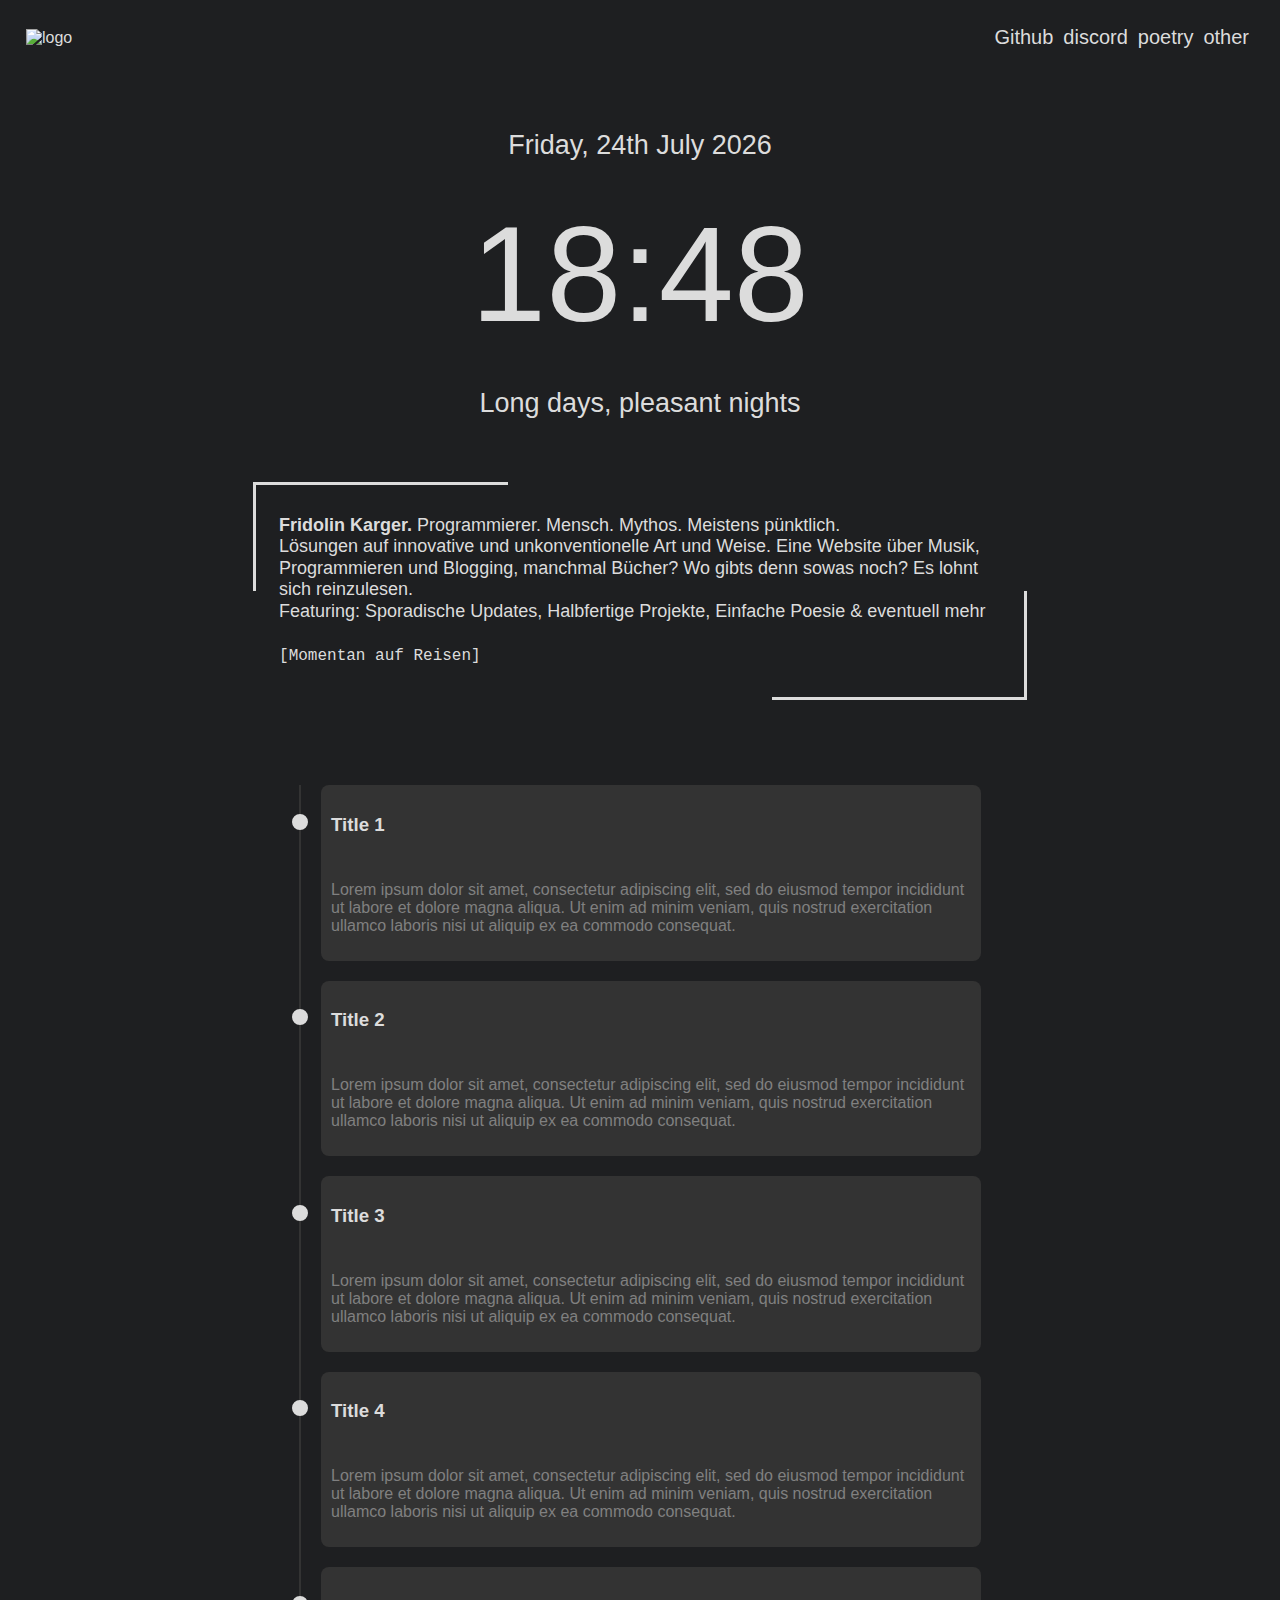
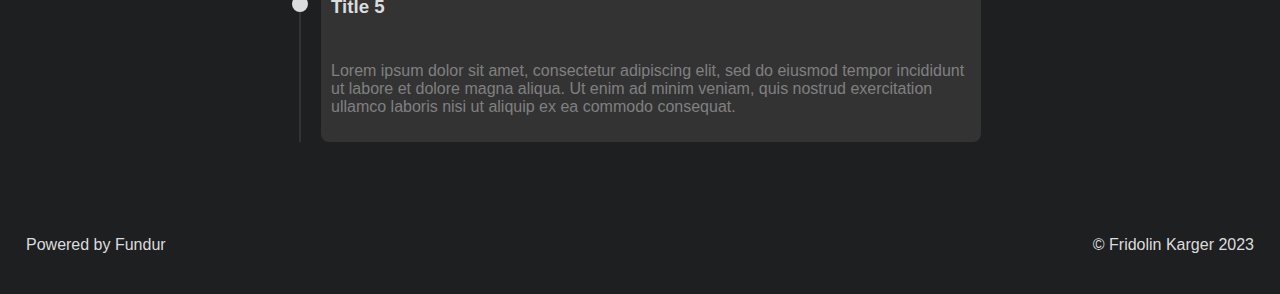
==== index.html @ a4527ac6 "initial commit" ====
<!DOCTYPE html>
<html>
    <header>
        <style>
            .header {
                padding: 2vh;
                display: flex;
                flex-direction: row;
                flex-wrap: wrap;
                justify-content: space-between;
            }
    
            .entry {
                padding-left: 5px;
                padding-right: 5px;
            }
    
            body {
                background-color: rgba(30,31,33,255);
                color: gainsboro;    
                font-family: Avantgarde, TeX Gyre Adventor, URW Gothic L, sans-serif;
    
            }

            .footer {
                padding: 2vh;
                display: flex;
                flex-direction: row;
                flex-wrap: wrap;
                justify-content: space-between;
            }
    
            .h1 {
                font-size: 15vh;
            }
    
            .h3 {
                font-size: 3vh;
            }

            .h4 {
                font-size: 20px;
            }
    
            .clockwork {
                padding: 2vh;
            }
    
            .clock {
                margin-top: 5vh;
                margin-bottom: 5vh;
            }
    
            /* Timeline Container */
            .timeline {
                margin: 20px auto;
                padding: 20px;
            }
    
            /* Outer Layer with the timeline border */
            .outer {
                border-left: 2px solid #333;
            }
    
            /* Card container */
            .card {
                position: relative;
                margin: 0 0 20px 20px;
                padding: 10px;
                background: #333;
                color: gray;
                border-radius: 8px;
                max-width: 50vw;
            }
    
            /* Information about the timeline */
            .info {
                display: flex;
                flex-direction: column;
                gap: 10px;
            }
    
            /* Title of the card */
            .title {
                color: gainsboro;
                position: relative;
            }
    
            /* Timeline dot  */
            .title::before {
                content: "";
                position: absolute;
                width: 10px;
                height: 10px;
                background: gainsboro;
                border-radius: 999px;
                left: -39px;
                border: 3px solid gainsboro;
            }
    
            .box {
                --b: 5px;   /* thickness of the border */
                --c: red;   /* color of the border */
                --w: 20px;  /* top / bottom length --> width of border */
                --h: var(--w); /* right / left length -> height of border */
                
    
                border: var(--b) solid #0000; /* space for the border */
                --_g: #0000 90deg,var(--c) 0;
                --_p: var(--w) var(--h) border-box no-repeat;
                background:
                    conic-gradient(from 90deg  at top    var(--b) left  var(--b),var(--_g)) 0    0    / var(--_p),
                    /*conic-gradient(from 180deg at top    var(--b) right var(--b),var(--_g)) 100% 0    / var(--_p),
                    /*conic-gradient(from 0deg   at bottom var(--b) left  var(--b),var(--_g)) 0    100% / var(--_p), */
                    conic-gradient(from -90deg at bottom var(--b) right var(--b),var(--_g)) 100% 100% / var(--_p);
            }
    
            .maintext {
                margin: auto;
                max-width: 60vw;
                display:table-cell;
                vertical-align:middle;
            }
    
            .maintextsection {
                padding: 1.5% 3%;
                font-size: large;
                line-height: 1.2em;
            }

            .link {
                color: inherit;
                text-decoration: none;
            }

            .link:hover {
                text-decoration: underline;
            }

            .link {
                position: relative;
                text-decoration: none;
            }
            
            .link:hover {
                color: #FFF;
                text-decoration: none;
            }

            .link::before {
                content: "";
                position: absolute;
                display: block;
                width: 100%;
                height: 2px;
                bottom: 0;
                left: 0;
                background-color: #FFF;
                transform: scaleX(0);
                transition: transform 0.3s ease;
                text-decoration: none;
            }

            .link:hover::before {
                transform: scaleX(1);
                text-decoration: none;
            }
    
        </style>
    </header>
    <body>
        <vstack class="body" align-x=center align-y=center>
            <hstack class="header">
                <img src="site-logo.png" alt="logo" style="max-height: 10vh;">
                <hstack class="entries">
                    <a class="entry link h4" href="https://fundur.systems" target="_blank" rel="noopener">Github</a>
                    <a class="entry link h4" href="https://fundur.systems" target="_blank" rel="noopener">discord</a>
                    <a class="entry link h4" href="https://fundur.systems" target="_blank" rel="noopener">poetry</a>
                    <a class="entry link h4" href="https://fundur.systems" target="_blank" rel="noopener">other</a>
                </hstack>
            </hstack>
            <vstack stretch align-x=center align-y=center class="clock">
                <span class="h3 clockwork" id="date">Wednesday, 1th November 2023</span>
                <script type="text/javascript" charset="utf-8">
                    let d = new Date();
                    const mN = ["January", "February", "March", "April", "May", "June", "July", "August", "September", "October", "November", "December"];
                    const dN = ["Sunday", "Monday", "Tuesday", "Wednesday", "Thursday", "Friday", "Saturday"]
                    let date = " " + dN[d.getDay()] + ", " + d.getDate() + "th " + mN[d.getMonth()] + " " + d.getFullYear()
                    document.getElementById('date').innerHTML = date;
                </script>
                <span class="h1 clockwork" id="time">12:45</span>
                <span class="h3 clockwork">Long days, pleasant nights</span>
                <script type="text/javascript" charset="utf-8">
                    let a;
                    let time;
                    let updater = () => {
                    a = new Date();
                    time = ('0' + a.getHours()).slice(-2) + ':' + ('0' + a.getMinutes()).slice(-2);
                    document.getElementById('time').innerHTML = time;
                    };
                    updater();
                    setInterval(updater, 1000);
                </script>
            </vstack>
            <div class="box maintext" style="--c:gainsboro;--w:33%;--b:0.2rem;--h:50%;">
                <p class="maintextsection">
                    <strong>Fridolin Karger.</strong> Programmierer. Mensch. Mythos. Meistens pünktlich.<br>
                    Lösungen auf innovative und unkonventionelle Art und Weise.
                    Eine Website über Musik, Programmieren
                    und Blogging, manchmal Bücher? Wo gibts denn sowas noch? Es lohnt sich reinzulesen.<br>
                    Featuring: Sporadische Updates, Halbfertige Projekte, Einfache Poesie & eventuell mehr
                    <br><br><span style="font-family: monospace;">[Momentan auf Reisen]</span>
                </p>
            </div>
            <div style="height: 5vh;"></div>
            <vstack>
                <div class="timeline">
                    <div class="outer">
                    <div class="card">
                        <div class="info">
                        <h3 class="title">Title 1</h3>
                        <p>Lorem ipsum dolor sit amet, consectetur adipiscing elit, sed do eiusmod tempor incididunt ut labore et dolore magna aliqua. Ut enim ad minim veniam, quis nostrud exercitation ullamco laboris nisi ut aliquip ex ea commodo consequat. </p>
                        </div>
                    </div>
                    <div class="card">
                        <div class="info">
                        <h3 class="title">Title 2</h3>
                        <p>Lorem ipsum dolor sit amet, consectetur adipiscing elit, sed do eiusmod tempor incididunt ut labore et dolore magna aliqua. Ut enim ad minim veniam, quis nostrud exercitation ullamco laboris nisi ut aliquip ex ea commodo consequat. </p>
                        </div>
                    </div>
                    <div class="card">
                        <div class="info">
                        <h3 class="title">Title 3</h3>
                        <p>Lorem ipsum dolor sit amet, consectetur adipiscing elit, sed do eiusmod tempor incididunt ut labore et dolore magna aliqua. Ut enim ad minim veniam, quis nostrud exercitation ullamco laboris nisi ut aliquip ex ea commodo consequat. </p>
                        </div>
                    </div>
                    <div class="card">
                        <div class="info">
                        <h3 class="title">Title 4</h3>
                        <p>Lorem ipsum dolor sit amet, consectetur adipiscing elit, sed do eiusmod tempor incididunt ut labore et dolore magna aliqua. Ut enim ad minim veniam, quis nostrud exercitation ullamco laboris nisi ut aliquip ex ea commodo consequat. </p>
                        </div>
                    </div>
                    <div class="card">
                        <div class="info">
                        <h3 class="title">Title 5</h3>
                        <p>Lorem ipsum dolor sit amet, consectetur adipiscing elit, sed do eiusmod tempor incididunt ut labore et dolore magna aliqua. Ut enim ad minim veniam, quis nostrud exercitation ullamco laboris nisi ut aliquip ex ea commodo consequat. </p>
                        </div>
                    </div>
                    </div>
                </div>
            </vstack>
            <hstack class="footer">
                <p>Powered by Fundur</p>
                <p>© Fridolin Karger 2023</p>
            </hstack>
        </vstack>
        <link rel="stylesheet" href="pylon.css">
    </body>
</html>
---- pylon.css ----
hstack{display:flex;align-self:stretch;align-items:center;flex-direction:row}hstack[spacing=xl]>*{margin-right:40px}hstack[spacing=l]>*{margin-right:28px}hstack[spacing=m]>*{margin-right:20px}hstack[spacing=s]>*{margin-right:15px}hstack[spacing=xs]>*{margin-right:10px}hstack[spacing=xxs]>*{margin-right:6px}hstack[spacing]>:last-child{margin-right:0}hstack[align-y=top]{align-items:flex-start}hstack[align-y=center]{align-items:center}hstack[align-y=bottom]{align-items:flex-end}hstack[align-x=left]{justify-content:flex-start}hstack[align-x=center]{justify-content:center}hstack[align-x=right]{justify-content:flex-end}vstack{display:flex;align-self:stretch;flex:1 1 auto;flex-direction:column}vstack[spacing=xl]>*{margin-bottom:40px}vstack[spacing=l]>*{margin-bottom:28px}vstack[spacing=m]>*{margin-bottom:20px}vstack[spacing=s]>*{margin-bottom:15px}vstack[spacing=xs]>*{margin-bottom:10px}vstack[spacing=xxs]>*{margin-bottom:6px}vstack[spacing]>:last-child{margin-bottom:0}vstack[align-x=left]{align-items:flex-start}vstack[align-x=center]{align-items:center}vstack[align-x=right]{align-items:flex-end}vstack[align-y=top]{justify-content:flex-start}vstack[align-y=center]{justify-content:center}vstack[align-y=bottom]{justify-content:flex-end}list{display:flex;align-self:stretch;flex:1 1 auto;flex-direction:column}list>*{border-bottom:1px solid #d9ddde}list>*,list vstack{margin:0}list>:last-child{border-bottom:none}list[spacing=xl]>*{padding:40px 0}list[spacing=l]>*{padding:28px 0}list[spacing=m]>*{padding:20px 0}list[spacing=s]>*{padding:15px 0}list[spacing=xs]>*{padding:10px 0}list[spacing=xxs]>*{padding:6px 0}list[align-x=left]{align-items:flex-start}list[align-x=center]{align-items:center}list[align-x=right]{align-items:flex-end}list[align-y=top]{justify-content:flex-start}list[align-y=center]{justify-content:center}list[align-y=bottom]{justify-content:flex-end}spacer{flex:1}divider{background-color:#d9ddde;align-self:stretch}vstack>divider{margin:10px 0;height:1px}vstack[spacing]>divider{margin-top:0}hstack>divider{margin:0 10px;width:1px}hstack[spacing]>divider{margin-left:0}divider+list{margin-top:calc(-1*10px)}text{line-height:auto}text[font=title]{font-size:24px;font-weight:600}text[font=caption]{color:#999;font-size:13px}text[bold]{font-weight:700}text[underline=true],text[underline]{text-decoration:underline}text[underline=false]{text-decoration:none}view{display:flex;height:100%}.pylon{height:100%;padding:0;margin:0}[debug] *{outline:1px solid #009ddc!important}[stretch]{align-self:stretch;flex:1 1 auto}vstack[stretch]{height:100%}
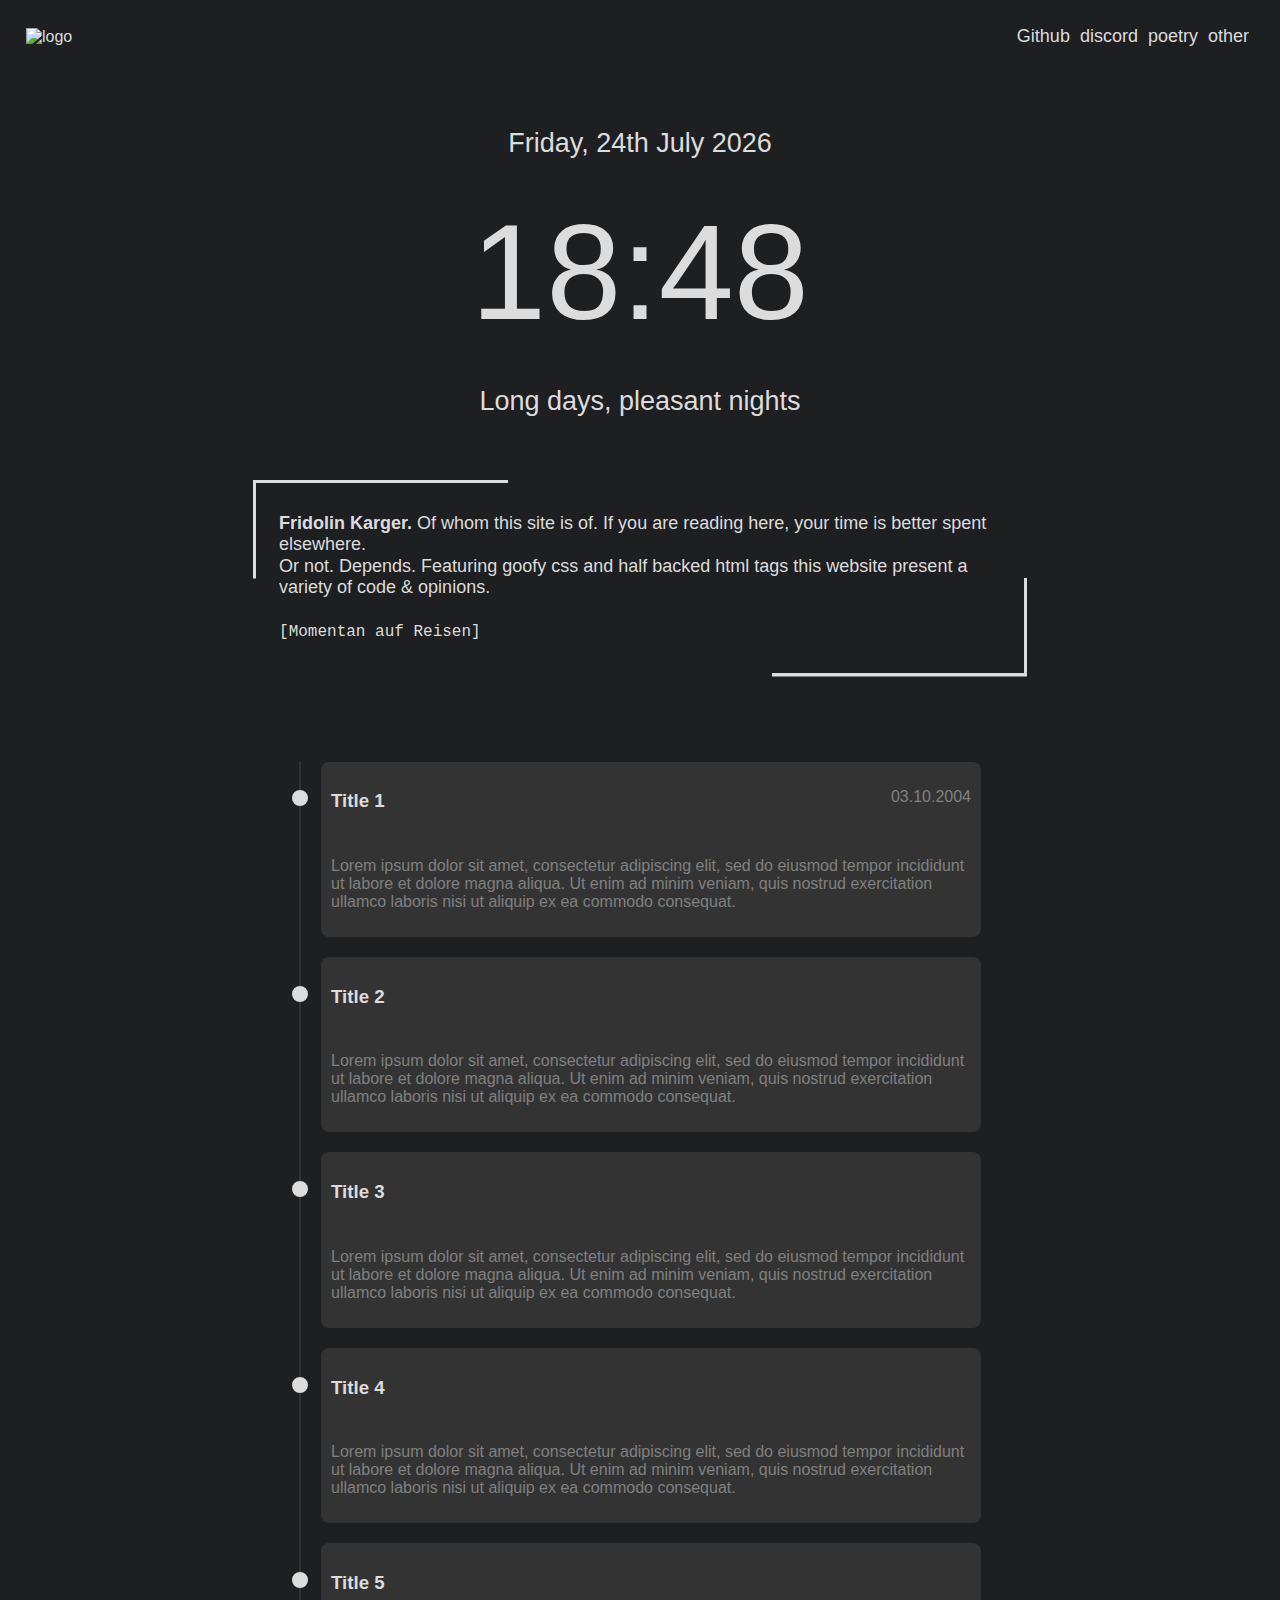
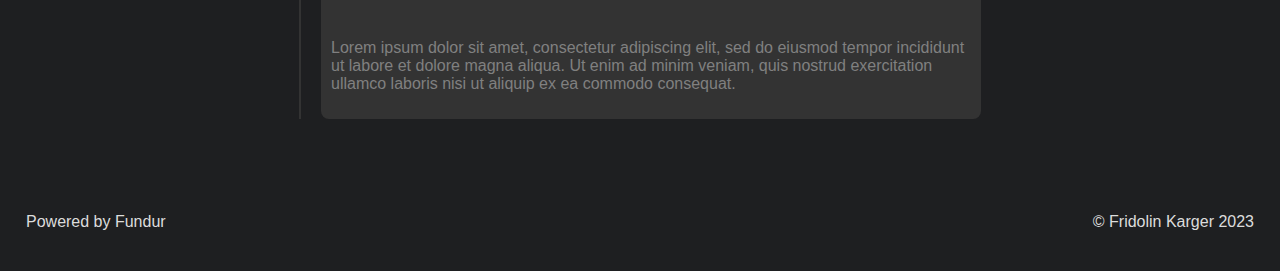
==== commit 22d92288: "add date, proper description, update h4 to use vh" ====
--- a/index.html
+++ b/index.html
@@ -39,7 +39,7 @@
             }
 
             .h4 {
-                font-size: 20px;
+                font-size: 2vh;
             }
     
             .clockwork {
@@ -164,6 +164,13 @@
             .link:hover::before {
                 transform: scaleX(1);
                 text-decoration: none;
+            }
+
+            .card-title {
+                display: flex;
+                flex-direction: row;
+                flex-wrap: wrap;
+                justify-content: space-between;
             }
     
         </style>
@@ -204,11 +211,8 @@
             </vstack>
             <div class="box maintext" style="--c:gainsboro;--w:33%;--b:0.2rem;--h:50%;">
                 <p class="maintextsection">
-                    <strong>Fridolin Karger.</strong> Programmierer. Mensch. Mythos. Meistens pünktlich.<br>
-                    Lösungen auf innovative und unkonventionelle Art und Weise.
-                    Eine Website über Musik, Programmieren
-                    und Blogging, manchmal Bücher? Wo gibts denn sowas noch? Es lohnt sich reinzulesen.<br>
-                    Featuring: Sporadische Updates, Halbfertige Projekte, Einfache Poesie & eventuell mehr
+                    <strong>Fridolin Karger.</strong> Of whom this site is of. If you are reading here, your time is better spent elsewhere.<br>
+                    Or not. Depends. Featuring goofy css and half backed html tags this website present a variety of code & opinions.
                     <br><br><span style="font-family: monospace;">[Momentan auf Reisen]</span>
                 </p>
             </div>
@@ -218,8 +222,11 @@
                     <div class="outer">
                     <div class="card">
                         <div class="info">
-                        <h3 class="title">Title 1</h3>
-                        <p>Lorem ipsum dolor sit amet, consectetur adipiscing elit, sed do eiusmod tempor incididunt ut labore et dolore magna aliqua. Ut enim ad minim veniam, quis nostrud exercitation ullamco laboris nisi ut aliquip ex ea commodo consequat. </p>
+                            <div class="card-title">
+                                <h3 class="title">Title 1</h3>
+                                <p>03.10.2004</p>
+                            </div>
+                            <p>Lorem ipsum dolor sit amet, consectetur adipiscing elit, sed do eiusmod tempor incididunt ut labore et dolore magna aliqua. Ut enim ad minim veniam, quis nostrud exercitation ullamco laboris nisi ut aliquip ex ea commodo consequat. </p>
                         </div>
                     </div>
                     <div class="card">
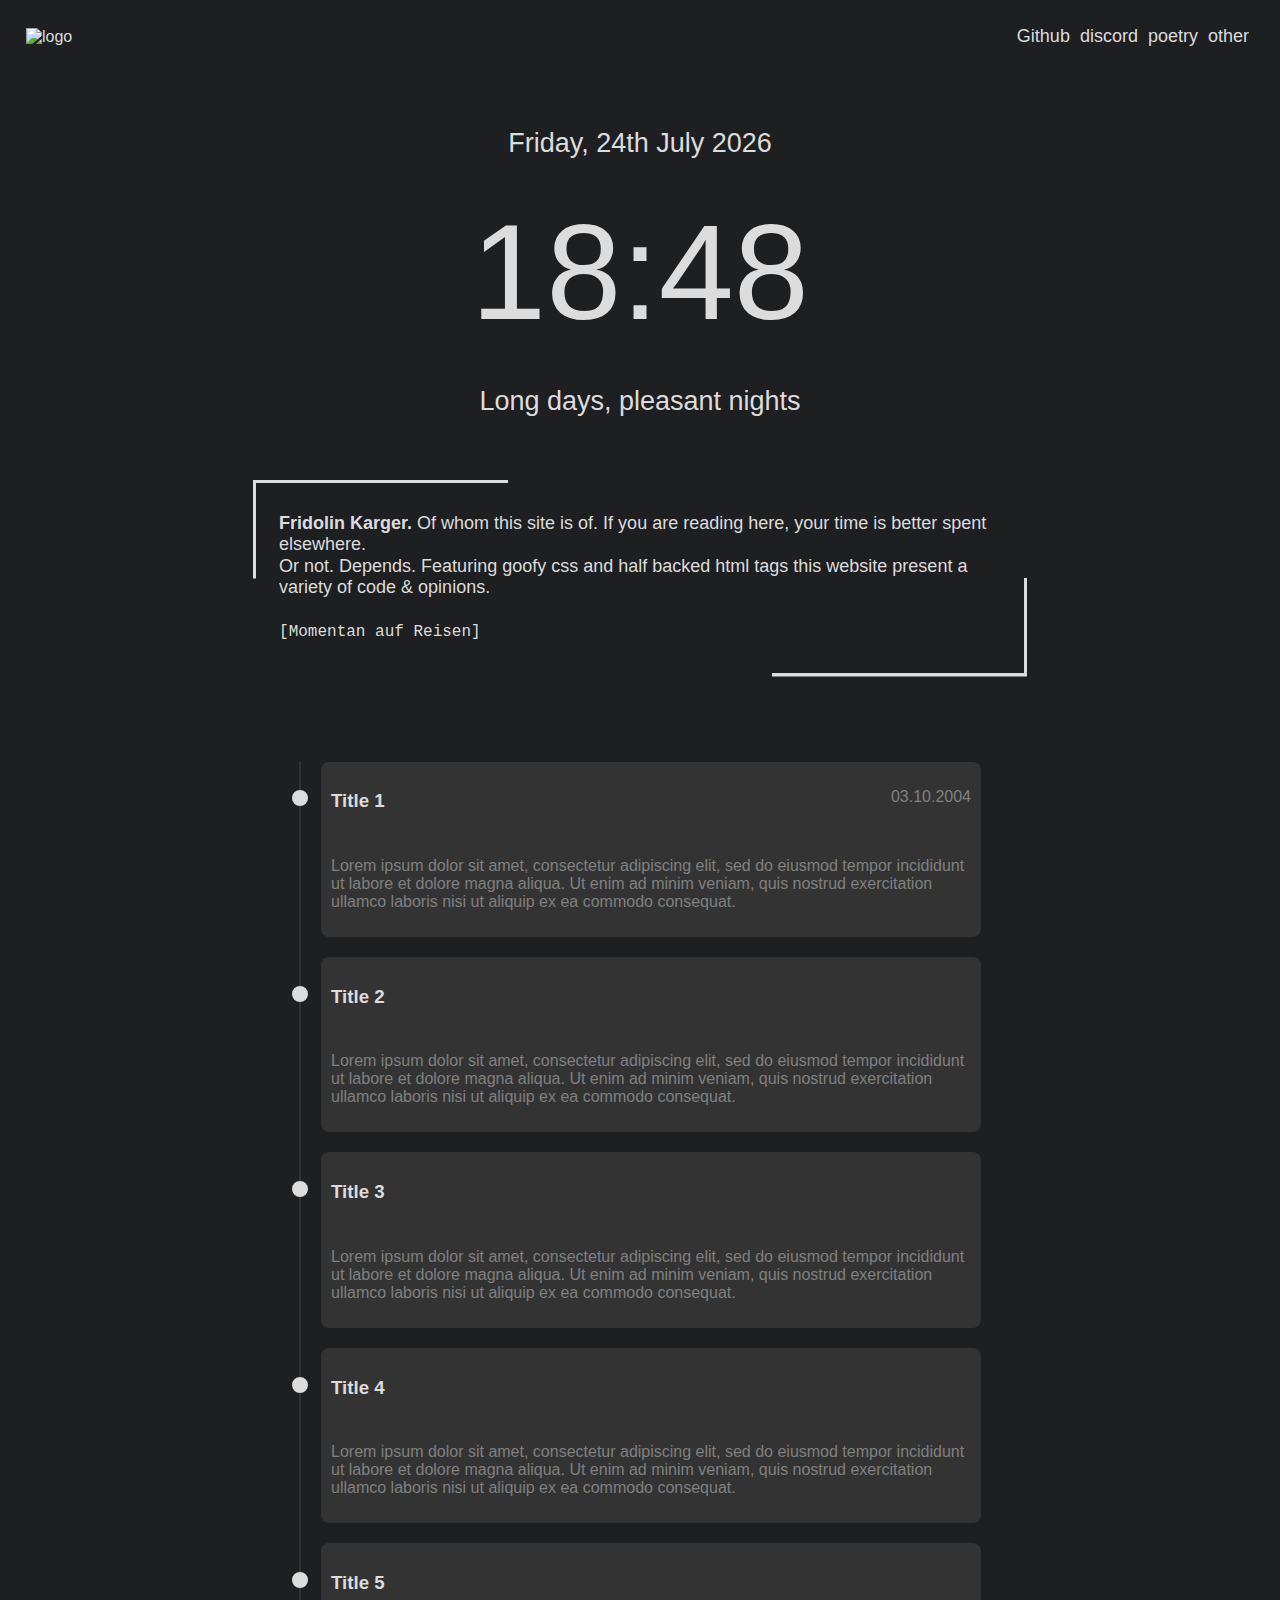
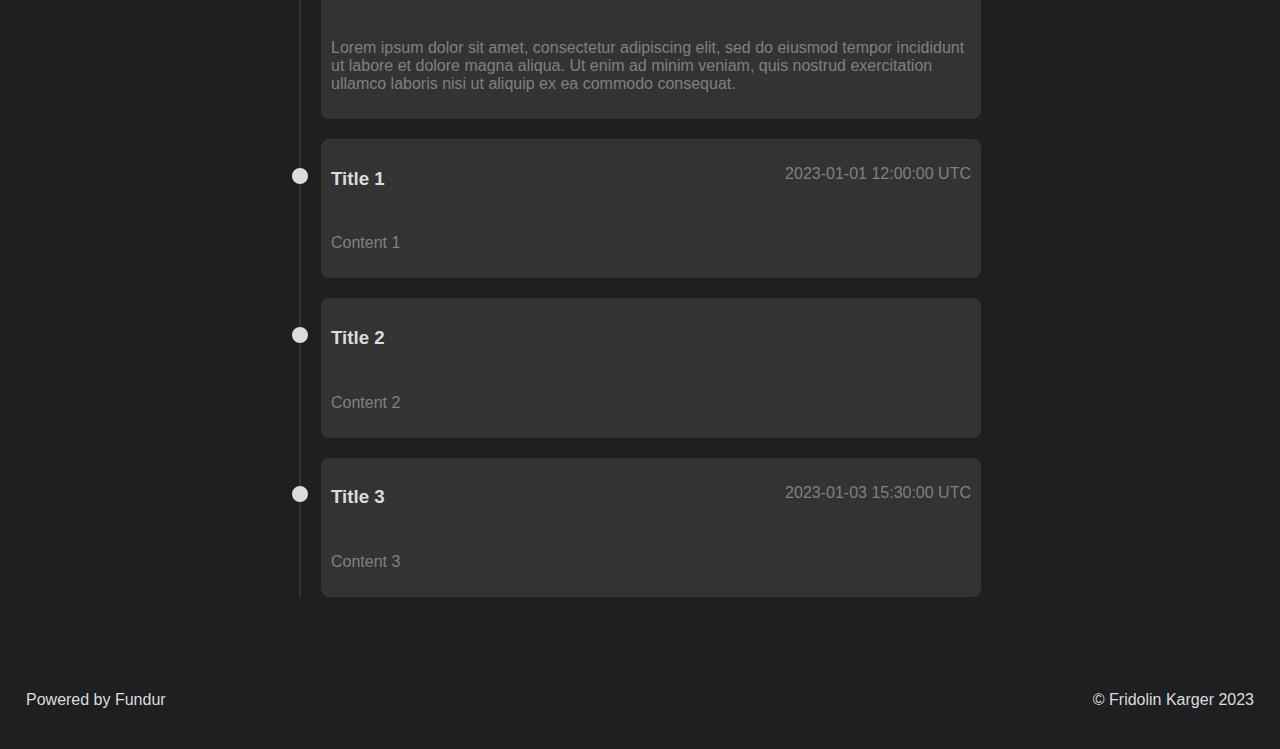
==== commit 6ab3fc26: "site generation + chevron" ====
--- a/index.html
+++ b/index.html
@@ -253,6 +253,7 @@
                         <p>Lorem ipsum dolor sit amet, consectetur adipiscing elit, sed do eiusmod tempor incididunt ut labore et dolore magna aliqua. Ut enim ad minim veniam, quis nostrud exercitation ullamco laboris nisi ut aliquip ex ea commodo consequat. </p>
                         </div>
                     </div>
+                    <div class="card"><div class="info"><div class="card-title"><h3 class="title">Title 1</h3><p class="timestamp">2023-01-01 12:00:00 UTC</p></div><p class="content">Content 1</p></div></div><div class="card"><div class="info"><div class="card-title"><h3 class="title">Title 2</h3><p class="timestamp"></p></div><p class="content">Content 2</p></div></div><div class="card"><div class="info"><div class="card-title"><h3 class="title">Title 3</h3><p class="timestamp">2023-01-03 15:30:00 UTC</p></div><p class="content">Content 3</p></div></div>
                     </div>
                 </div>
             </vstack>
